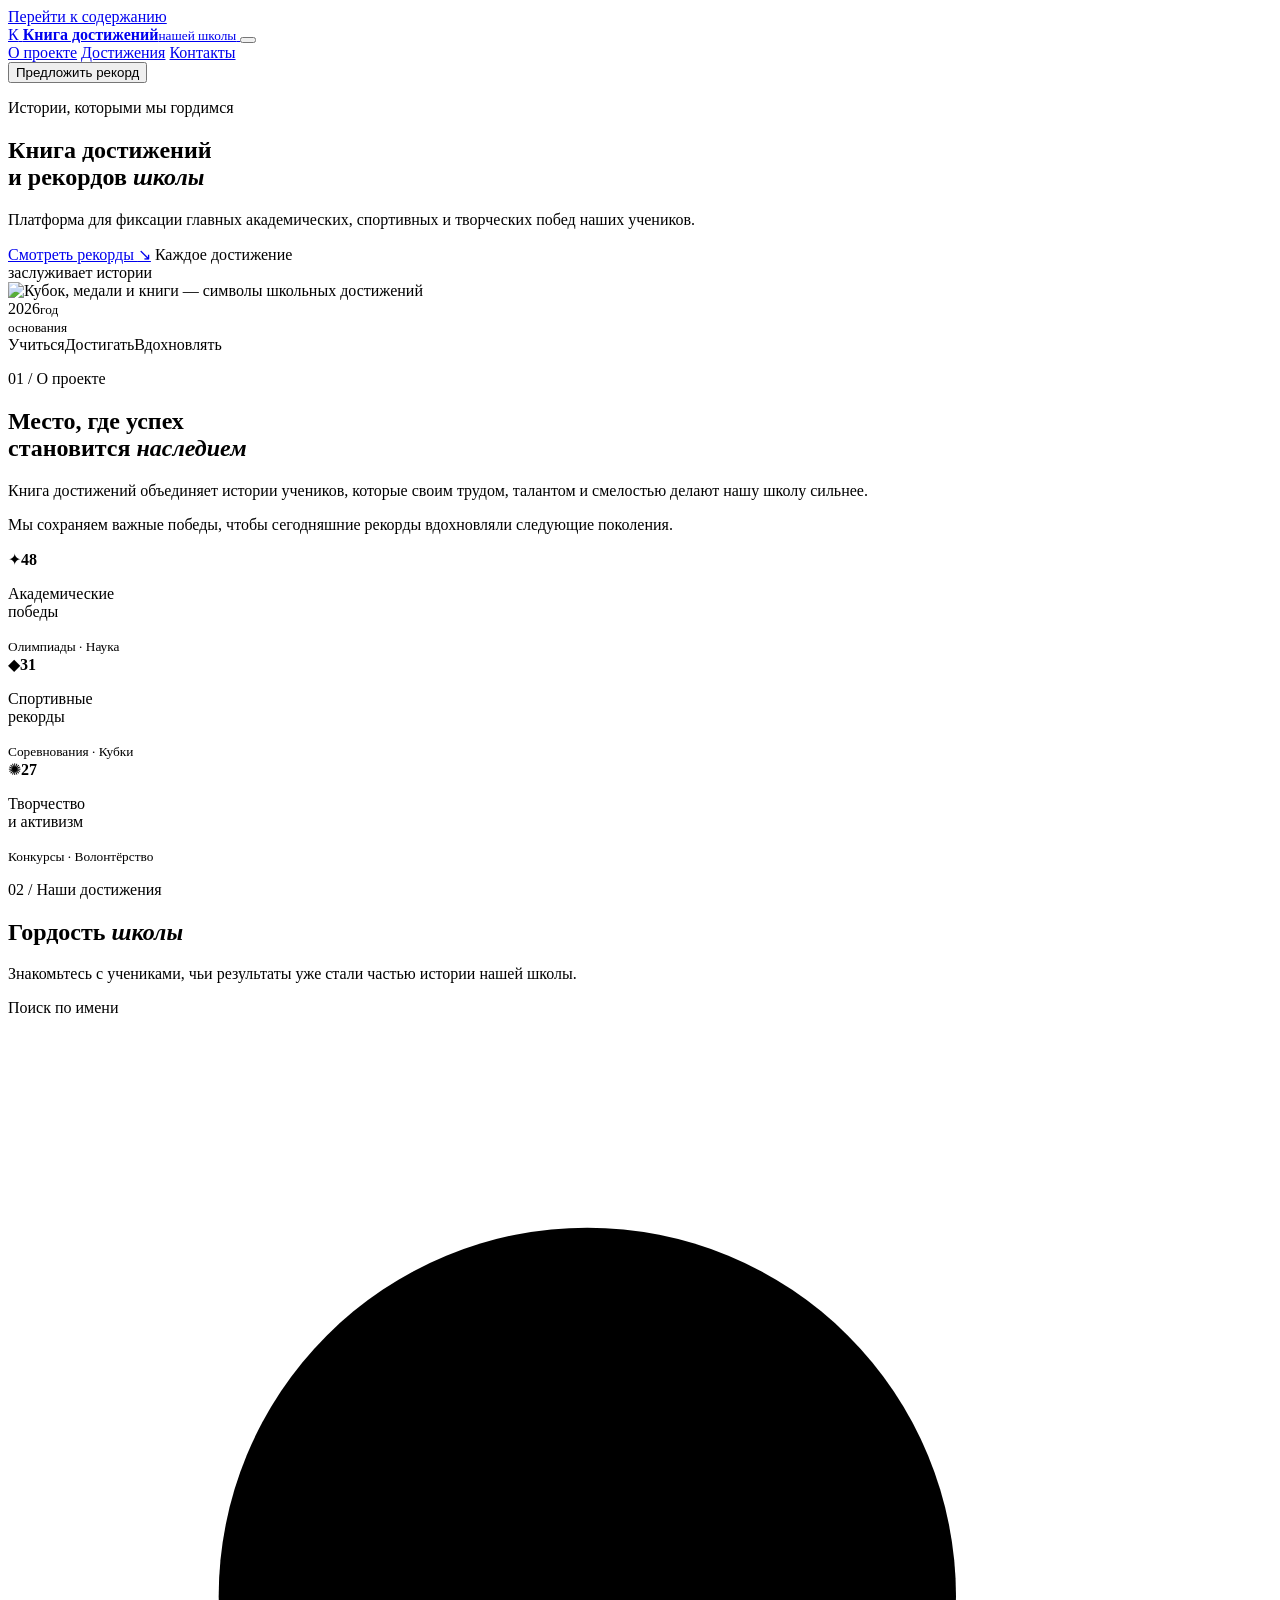
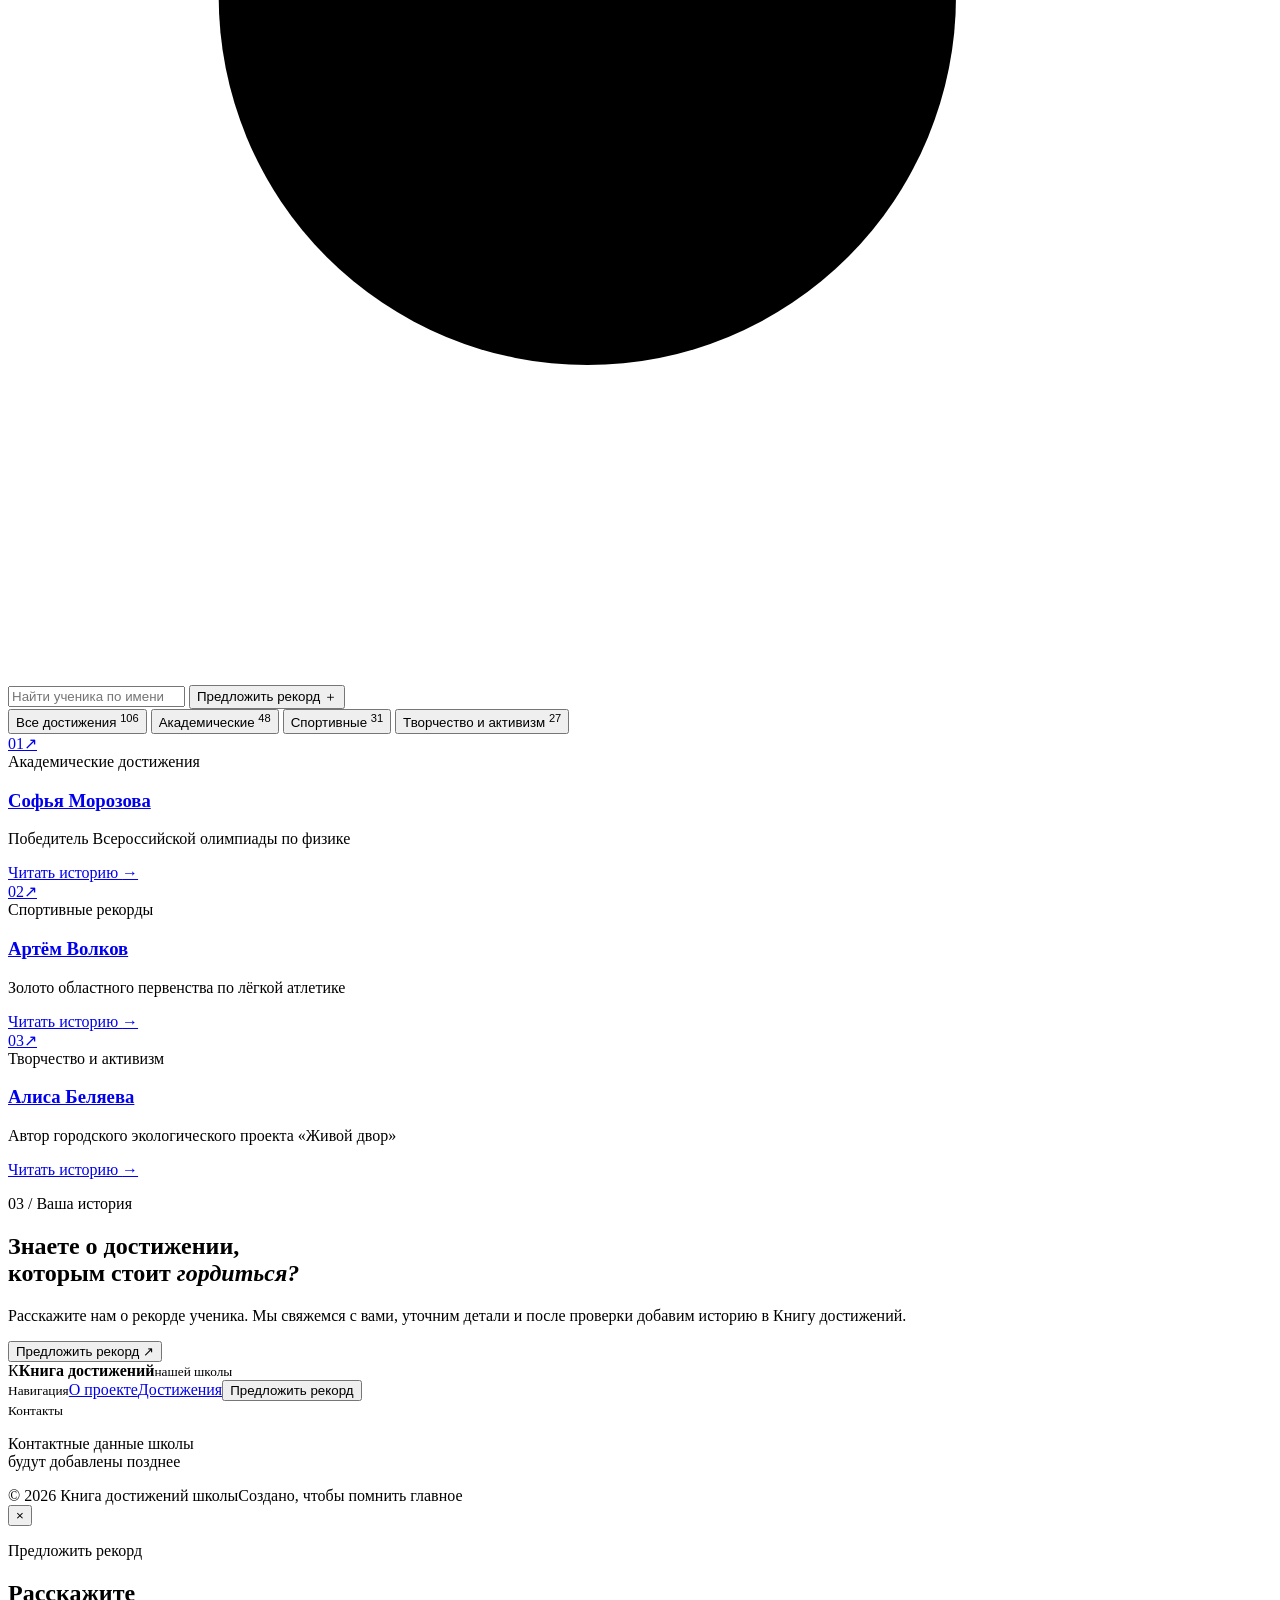
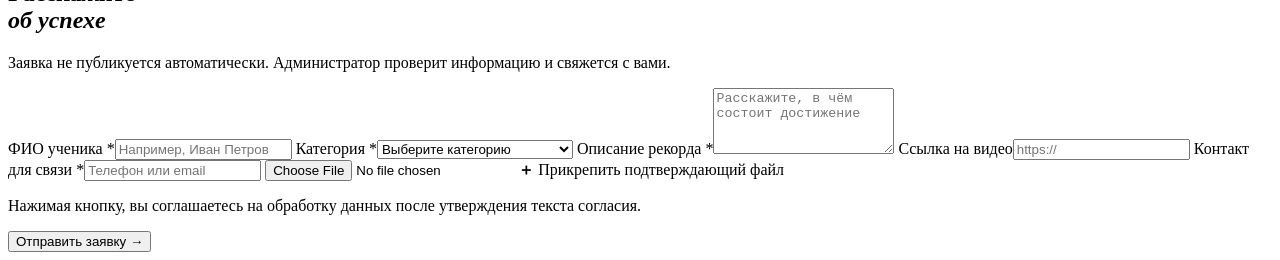
==== index.html @ 35fbf02c "Добавить страницы дизайн-прототипа" ====
<!doctype html>
<html lang="ru">
<head>
  <meta charset="utf-8">
  <meta name="viewport" content="width=device-width, initial-scale=1">
  <meta name="description" content="Книга достижений и рекордов школы — главные победы наших учеников.">
  <title>Книга достижений и рекордов школы</title>
  <link rel="preconnect" href="https://fonts.googleapis.com">
  <link rel="preconnect" href="https://fonts.gstatic.com" crossorigin>
  <link href="https://fonts.googleapis.com/css2?family=Manrope:wght@400;500;600;700&family=Prata&display=swap" rel="stylesheet">
  <link rel="stylesheet" href="assets/styles.css">
</head>
<body>
  <a class="skip-link" href="#main">Перейти к содержанию</a>
  <header class="site-header">
    <div class="container header-inner">
      <a class="brand" href="index.html" aria-label="На главную">
        <span class="brand-mark" aria-hidden="true">К</span>
        <span class="brand-copy"><strong>Книга достижений</strong><small>нашей школы</small></span>
      </a>
      <button class="menu-toggle" type="button" aria-label="Открыть меню" aria-expanded="false"><span></span><span></span></button>
      <nav class="main-nav" aria-label="Основная навигация">
        <a href="#about">О проекте</a>
        <a href="#catalog">Достижения</a>
        <a href="#footer">Контакты</a>
      </nav>
      <button class="button button-outline header-cta" type="button" data-open-modal>Предложить рекорд</button>
    </div>
  </header>

  <main id="main">
    <section class="hero">
      <div class="container hero-grid">
        <div class="hero-copy reveal">
          <p class="eyebrow"><span></span> Истории, которыми мы гордимся</p>
          <h1>Книга достижений<br>и рекордов <em>школы</em></h1>
          <p class="hero-lead">Платформа для фиксации главных академических, спортивных и творческих побед наших учеников.</p>
          <div class="hero-actions">
            <a class="button button-gold" href="#catalog">Смотреть рекорды <span aria-hidden="true">↘</span></a>
            <span class="hero-note">Каждое достижение<br>заслуживает истории</span>
          </div>
        </div>
        <div class="hero-art reveal reveal-delay">
          <div class="hero-frame">
            <img src="assets/hero-achievements.jpg" alt="Кубок, медали и книги — символы школьных достижений">
          </div>
          <div class="hero-seal" aria-hidden="true"><span>2026</span><small>год<br>основания</small></div>
        </div>
      </div>
      <div class="container hero-rule"><span>Учиться</span><i></i><span>Достигать</span><i></i><span>Вдохновлять</span></div>
    </section>

    <section class="about section" id="about">
      <div class="container about-grid">
        <div>
          <p class="section-index">01 / О проекте</p>
          <h2>Место, где успех<br>становится <em>наследием</em></h2>
        </div>
        <div class="about-copy">
          <p>Книга достижений объединяет истории учеников, которые своим трудом, талантом и смелостью делают нашу школу сильнее.</p>
          <p>Мы сохраняем важные победы, чтобы сегодняшние рекорды вдохновляли следующие поколения.</p>
        </div>
      </div>
    </section>

    <section class="stats" aria-label="Статистика достижений">
      <div class="container stats-grid">
        <article class="stat-card"><span class="stat-icon">✦</span><strong>48</strong><p>Академические<br>победы</p><small>Олимпиады · Наука</small></article>
        <article class="stat-card featured"><span class="stat-icon">◆</span><strong>31</strong><p>Спортивные<br>рекорды</p><small>Соревнования · Кубки</small></article>
        <article class="stat-card"><span class="stat-icon">✺</span><strong>27</strong><p>Творчество<br>и активизм</p><small>Конкурсы · Волонтёрство</small></article>
      </div>
    </section>

    <section class="catalog section" id="catalog">
      <div class="container">
        <div class="section-heading">
          <div><p class="section-index">02 / Наши достижения</p><h2>Гордость <em>школы</em></h2></div>
          <p>Знакомьтесь с учениками, чьи результаты уже стали частью истории нашей школы.</p>
        </div>

        <div class="catalog-toolbar">
          <label class="search-field">
            <span class="sr-only">Поиск по имени</span>
            <svg aria-hidden="true" viewBox="0 0 24 24"><circle cx="11" cy="11" r="7"></circle><path d="m20 20-4-4"></path></svg>
            <input type="search" placeholder="Найти ученика по имени">
          </label>
          <button class="button button-navy toolbar-cta" type="button" data-open-modal>Предложить рекорд <span>＋</span></button>
        </div>
        <div class="filters" aria-label="Фильтры по категориям">
          <button class="filter active" type="button">Все достижения <sup>106</sup></button>
          <button class="filter" type="button">Академические <sup>48</sup></button>
          <button class="filter" type="button">Спортивные <sup>31</sup></button>
          <button class="filter" type="button">Творчество и активизм <sup>27</sup></button>
        </div>

        <div class="cards-grid">
          <article class="achievement-card">
            <a class="card-image portrait-one" href="achievement.html" aria-label="Открыть достижение Софьи Морозовой"><span class="card-number">01</span><span class="card-arrow">↗</span></a>
            <div class="card-body"><span class="tag tag-academic">Академические достижения</span><h3><a href="achievement.html">Софья Морозова</a></h3><p>Победитель Всероссийской олимпиады по физике</p><a class="text-link" href="achievement.html">Читать историю <span>→</span></a></div>
          </article>
          <article class="achievement-card">
            <a class="card-image portrait-two" href="achievement.html" aria-label="Открыть достижение Артёма Волкова"><span class="card-number">02</span><span class="card-arrow">↗</span></a>
            <div class="card-body"><span class="tag tag-sport">Спортивные рекорды</span><h3><a href="achievement.html">Артём Волков</a></h3><p>Золото областного первенства по лёгкой атлетике</p><a class="text-link" href="achievement.html">Читать историю <span>→</span></a></div>
          </article>
          <article class="achievement-card">
            <a class="card-image portrait-three" href="achievement.html" aria-label="Открыть достижение Алисы Беляевой"><span class="card-number">03</span><span class="card-arrow">↗</span></a>
            <div class="card-body"><span class="tag tag-creative">Творчество и активизм</span><h3><a href="achievement.html">Алиса Беляева</a></h3><p>Автор городского экологического проекта «Живой двор»</p><a class="text-link" href="achievement.html">Читать историю <span>→</span></a></div>
          </article>
        </div>
      </div>
    </section>

    <section class="proposal section">
      <div class="container proposal-inner">
        <div><p class="section-index light">03 / Ваша история</p><h2>Знаете о достижении,<br>которым стоит <em>гордиться?</em></h2></div>
        <div><p>Расскажите нам о рекорде ученика. Мы свяжемся с вами, уточним детали и после проверки добавим историю в Книгу достижений.</p><button class="button button-gold" type="button" data-open-modal>Предложить рекорд <span>↗</span></button></div>
      </div>
    </section>
  </main>

  <footer class="site-footer" id="footer">
    <div class="container footer-grid">
      <div class="brand footer-brand"><span class="brand-mark">К</span><span class="brand-copy"><strong>Книга достижений</strong><small>нашей школы</small></span></div>
      <div><small>Навигация</small><a href="#about">О проекте</a><a href="#catalog">Достижения</a><button type="button" data-open-modal>Предложить рекорд</button></div>
      <div><small>Контакты</small><p>Контактные данные школы<br>будут добавлены позднее</p></div>
    </div>
    <div class="container footer-bottom"><span>© 2026 Книга достижений школы</span><span>Создано, чтобы помнить главное</span></div>
  </footer>

  <div class="modal" id="proposal-modal" aria-hidden="true" role="dialog" aria-modal="true" aria-labelledby="modal-title">
    <div class="modal-backdrop" data-close-modal></div>
    <div class="modal-panel">
      <button class="modal-close" type="button" aria-label="Закрыть форму" data-close-modal>×</button>
      <p class="section-index">Предложить рекорд</p>
      <h2 id="modal-title">Расскажите<br><em>об успехе</em></h2>
      <p class="modal-intro">Заявка не публикуется автоматически. Администратор проверит информацию и свяжется с вами.</p>
      <form class="proposal-form">
        <label><span>ФИО ученика *</span><input type="text" placeholder="Например, Иван Петров"></label>
        <label><span>Категория *</span><select><option>Выберите категорию</option><option>Академические достижения</option><option>Спортивные рекорды</option><option>Творчество и активизм</option></select></label>
        <label class="wide"><span>Описание рекорда *</span><textarea rows="4" placeholder="Расскажите, в чём состоит достижение"></textarea></label>
        <label><span>Ссылка на видео</span><input type="url" placeholder="https://"></label>
        <label><span>Контакт для связи *</span><input type="text" placeholder="Телефон или email"></label>
        <label class="file-field wide"><input type="file"><span><b>＋</b> Прикрепить подтверждающий файл</span></label>
        <div class="wide form-footer"><p>Нажимая кнопку, вы соглашаетесь на обработку данных после утверждения текста согласия.</p><button class="button button-gold" type="button">Отправить заявку <span>→</span></button></div>
      </form>
    </div>
  </div>
  <script src="assets/script.js"></script>
</body>
</html>
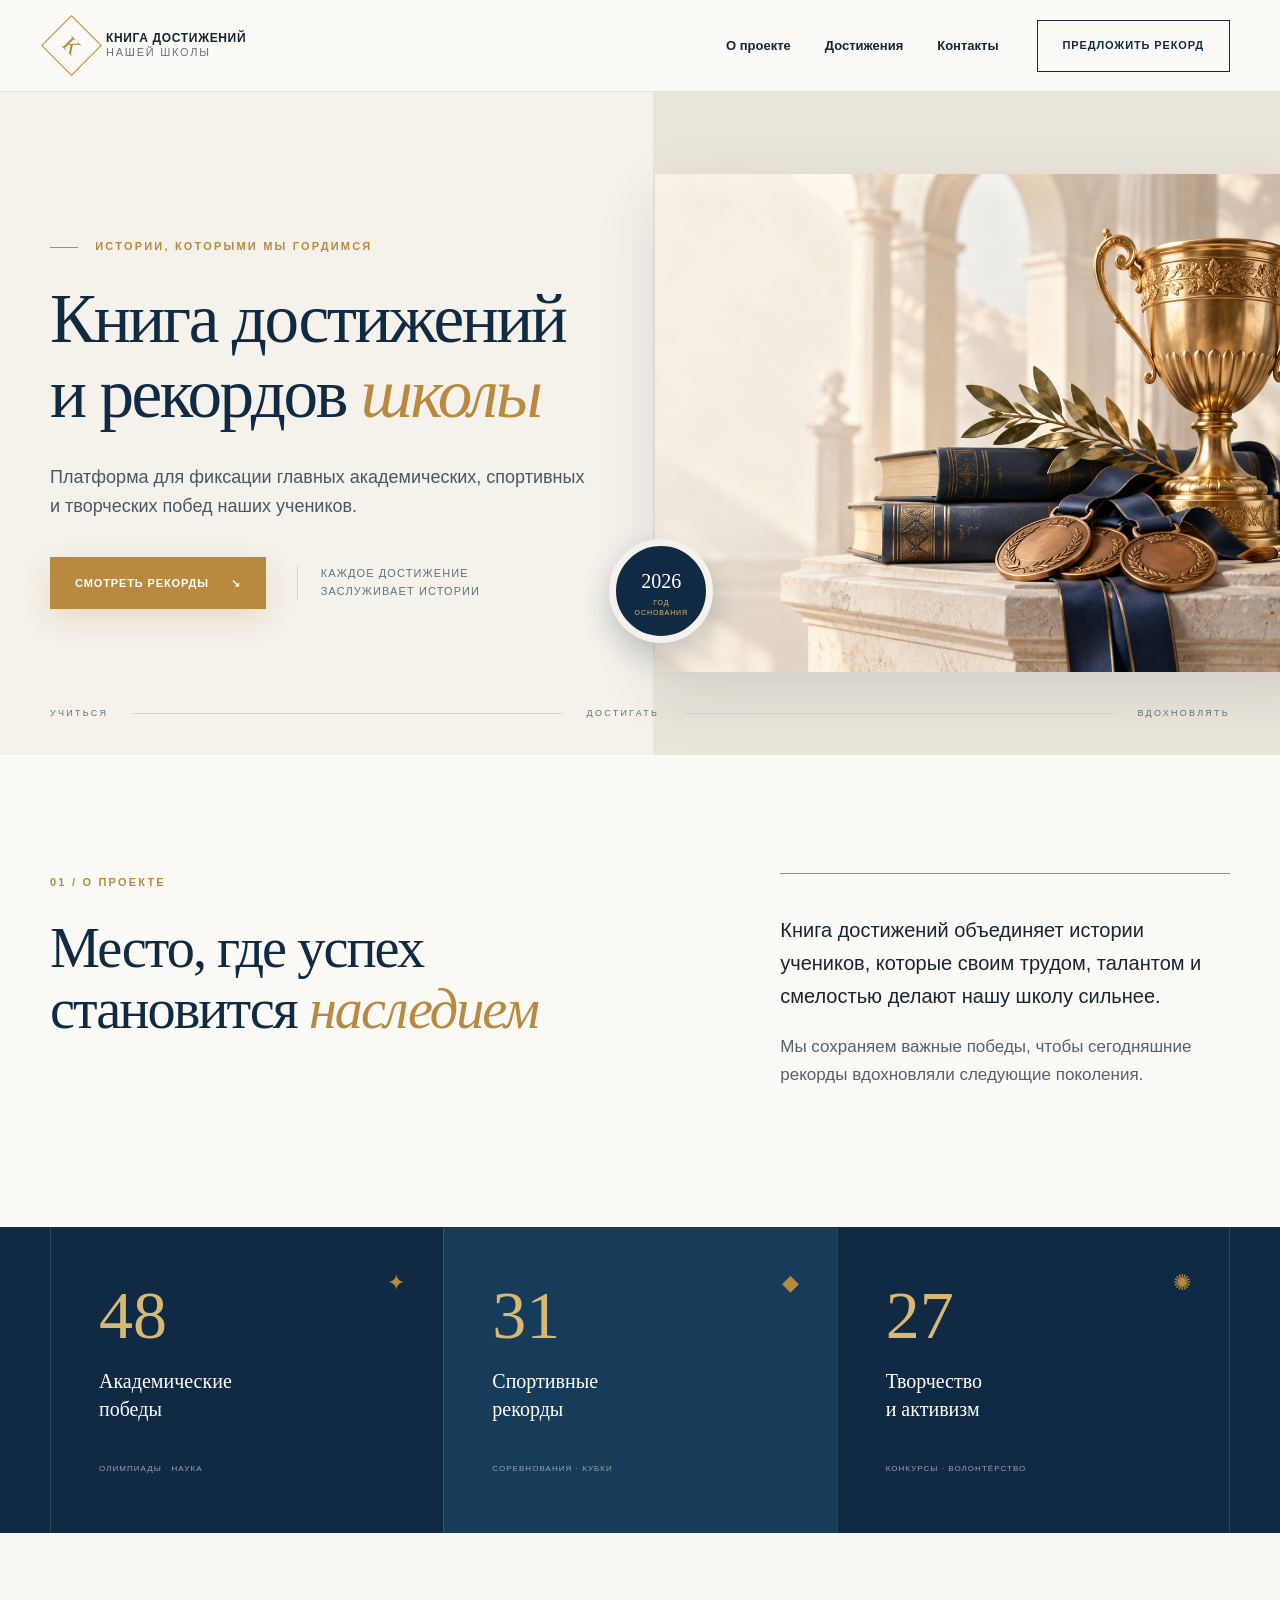
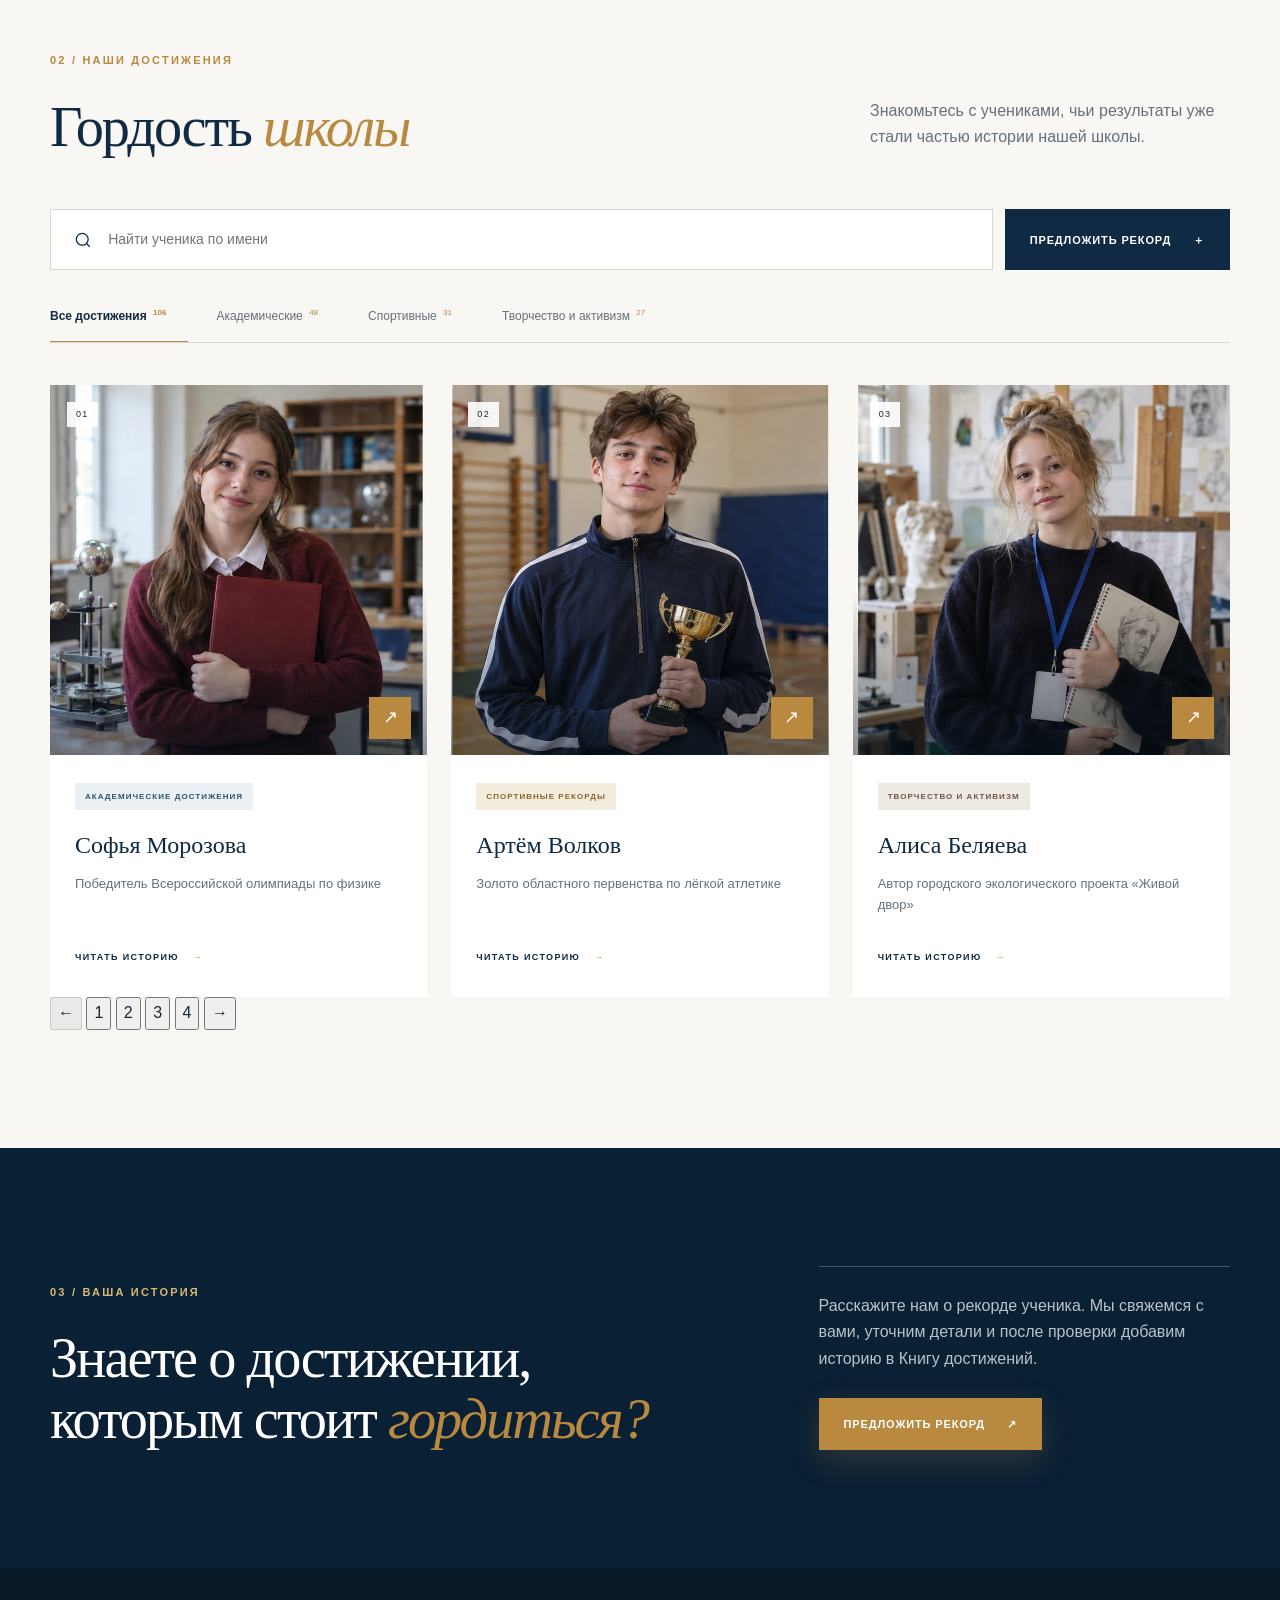
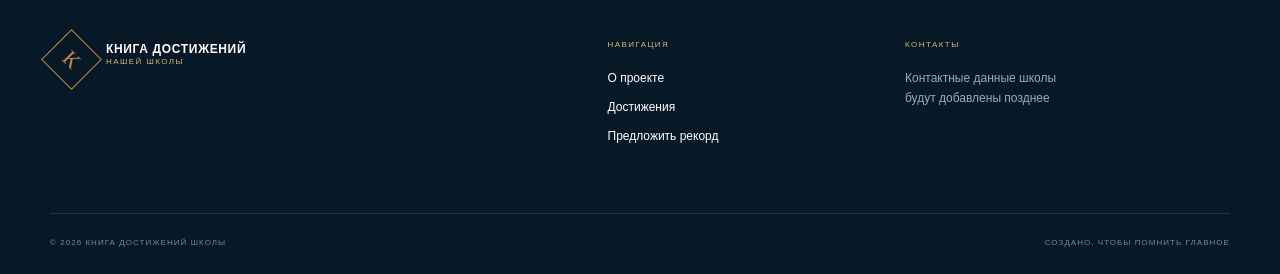
==== commit dbd57058: "Добавить пагинацию каталога" ====
--- a/index.html
+++ b/index.html
@@ -107,6 +107,15 @@
             <div class="card-body"><span class="tag tag-creative">Творчество и активизм</span><h3><a href="achievement.html">Алиса Беляева</a></h3><p>Автор городского экологического проекта «Живой двор»</p><a class="text-link" href="achievement.html">Читать историю <span>→</span></a></div>
           </article>
         </div>
+
+        <nav class="catalog-pagination" aria-label="Страницы каталога">
+          <button class="pagination-arrow" type="button" aria-label="Предыдущая страница" disabled>←</button>
+          <button class="pagination-page active" type="button" aria-current="page">1</button>
+          <button class="pagination-page" type="button">2</button>
+          <button class="pagination-page" type="button">3</button>
+          <button class="pagination-page" type="button">4</button>
+          <button class="pagination-arrow" type="button" aria-label="Следующая страница">→</button>
+        </nav>
       </div>
     </section>
 
--- a/assets/styles.css
+++ b/assets/styles.css
@@ -0,0 +1,10 @@
+:root{--navy:#102a43;--navy-deep:#0a2035;--blue:#1b4965;--gold:#b8893f;--gold-light:#d7b875;--ivory:#f5f2eb;--paper:#fbfaf6;--line:#d9d6ce;--ink:#162433;--muted:#65717c;--white:#fff;--serif:'Prata',Georgia,serif;--sans:'Manrope',Arial,sans-serif;--shadow:0 20px 60px rgba(11,31,50,.11)}
+*{box-sizing:border-box}html{scroll-behavior:smooth}body{margin:0;background:var(--paper);color:var(--ink);font-family:var(--sans);font-size:16px;line-height:1.65}body.modal-open{overflow:hidden}a{color:inherit;text-decoration:none}button,input,select,textarea{font:inherit}button{color:inherit}.container{width:min(1180px,calc(100% - 48px));margin-inline:auto}.sr-only{position:absolute;width:1px;height:1px;padding:0;margin:-1px;overflow:hidden;clip:rect(0,0,0,0);white-space:nowrap;border:0}.skip-link{position:fixed;top:-100px;left:16px;background:var(--gold);padding:10px 16px;z-index:99}.skip-link:focus{top:16px}.site-header{position:relative;z-index:20;background:rgba(251,250,246,.93);border-bottom:1px solid rgba(16,42,67,.11);backdrop-filter:blur(12px)}.header-inner{height:91px;display:flex;align-items:center;gap:38px}.brand{display:flex;align-items:center;gap:13px;margin-right:auto}.brand-mark{width:43px;height:43px;border:1px solid var(--gold);display:grid;place-items:center;color:var(--gold);font-family:var(--serif);font-size:22px;transform:rotate(45deg)}.brand-mark::first-letter{transform:rotate(-45deg)}.brand-mark{line-height:1}.brand-copy{display:flex;flex-direction:column;line-height:1.25}.brand-copy strong{text-transform:uppercase;letter-spacing:.055em;font-size:12px}.brand-copy small{font-size:11px;color:var(--muted);letter-spacing:.16em;text-transform:uppercase}.main-nav{display:flex;align-items:center;gap:34px;font-size:13px;font-weight:600}.main-nav a{position:relative}.main-nav a::after{content:'';position:absolute;left:0;right:100%;bottom:-7px;height:1px;background:var(--gold);transition:.25s}.main-nav a:hover::after{right:0}.button{border:0;display:inline-flex;align-items:center;justify-content:center;gap:22px;min-height:52px;padding:0 25px;text-transform:uppercase;letter-spacing:.08em;font-weight:700;font-size:11px;cursor:pointer;transition:transform .2s,background .2s,color .2s}.button:hover{transform:translateY(-2px)}.button-outline{border:1px solid var(--navy);background:transparent;color:var(--navy)}.button-outline:hover{background:var(--navy);color:#fff}.button-gold{background:var(--gold);color:#fff;box-shadow:0 10px 30px rgba(184,137,63,.22)}.button-gold:hover{background:#9c7133}.button-navy{background:var(--navy);color:#fff}.button-navy:hover{background:var(--blue)}.menu-toggle{display:none;border:0;background:none;width:43px;height:43px;padding:11px}.menu-toggle span{display:block;height:1px;background:var(--navy);margin:7px 0}.hero{background:linear-gradient(90deg,var(--ivory) 0 51%,#eae5da 51%);overflow:hidden;padding:82px 0 0}.hero-grid{display:grid;grid-template-columns:1fr 1.05fr;align-items:center;gap:58px}.eyebrow,.section-index{font-size:11px;text-transform:uppercase;letter-spacing:.2em;font-weight:700;color:var(--gold);margin:0 0 27px}.eyebrow span{display:inline-block;width:28px;height:1px;background:var(--gold);vertical-align:middle;margin-right:12px}.hero h1,.section h2,.modal h2,.detail-copy h1{font-family:var(--serif);font-weight:400;letter-spacing:-.035em;line-height:1.08;margin:0;color:var(--navy)}.hero h1{font-size:clamp(45px,5.4vw,74px)}em{color:var(--gold);font-style:italic}.hero-lead{max-width:590px;font-size:18px;color:#485765;margin:31px 0 35px}.hero-actions{display:flex;align-items:center;gap:31px}.hero-note{border-left:1px solid var(--line);padding-left:23px;font-size:11px;text-transform:uppercase;letter-spacing:.1em;color:var(--muted);line-height:1.6}.hero-art{position:relative;min-height:498px}.hero-frame{position:absolute;left:0;right:-100px;top:0;bottom:0;overflow:hidden;box-shadow:var(--shadow)}.hero-frame::after{content:'';position:absolute;inset:0;background:linear-gradient(90deg,rgba(245,242,235,.5),transparent 35%)}.hero-frame img{width:100%;height:100%;object-fit:cover;object-position:62% center}.hero-seal{position:absolute;left:-46px;bottom:29px;width:104px;height:104px;border-radius:50%;background:var(--navy);color:#fff;display:flex;align-items:center;justify-content:center;flex-direction:column;border:7px solid var(--ivory);box-shadow:0 12px 30px rgba(10,32,53,.22)}.hero-seal span{font-family:var(--serif);font-size:20px}.hero-seal small{text-align:center;text-transform:uppercase;letter-spacing:.13em;font-size:7px;line-height:1.35;color:var(--gold-light)}.hero-rule{display:flex;align-items:center;gap:24px;height:83px;font-size:9px;text-transform:uppercase;letter-spacing:.25em;color:var(--muted)}.hero-rule i{height:1px;flex:1;background:var(--line)}.section{padding:118px 0}.about-grid{display:grid;grid-template-columns:1.05fr .8fr;gap:140px}.section h2{font-size:clamp(36px,4.4vw,59px)}.about-copy{padding-top:40px;border-top:1px solid var(--gold)}.about-copy p{font-size:17px;color:#56616b;margin:0 0 20px}.about-copy p:first-child{font-size:20px;color:var(--ink)}.stats{background:var(--navy)}.stats-grid{display:grid;grid-template-columns:repeat(3,1fr)}.stat-card{min-height:300px;color:#fff;padding:54px 48px;position:relative;border-left:1px solid rgba(255,255,255,.12)}.stat-card:last-child{border-right:1px solid rgba(255,255,255,.12)}.stat-card.featured{background:#173c59}.stat-card strong{display:block;font-family:var(--serif);font-size:68px;font-weight:400;line-height:1;color:var(--gold-light)}.stat-card p{font-family:var(--serif);font-size:20px;line-height:1.4;margin:18px 0 30px}.stat-card small{text-transform:uppercase;letter-spacing:.13em;color:#93a3af;font-size:8px}.stat-icon{position:absolute;right:38px;top:38px;color:var(--gold);font-size:22px}.catalog{background:#f8f7f3}.section-heading{display:grid;grid-template-columns:1fr 360px;align-items:end;gap:50px;margin-bottom:52px}.section-heading>p{color:var(--muted);margin:0 0 7px}.catalog-toolbar{display:grid;grid-template-columns:1fr auto;gap:12px}.search-field{height:61px;background:#fff;border:1px solid var(--line);display:flex;align-items:center;padding:0 22px;gap:13px}.search-field svg{width:21px;fill:none;stroke:var(--navy);stroke-width:1.5}.search-field input{border:0;outline:0;background:none;width:100%;font-size:14px}.toolbar-cta{height:61px}.filters{display:flex;border-bottom:1px solid var(--line);margin:20px 0 42px;overflow-x:auto}.filter{white-space:nowrap;border:0;background:none;padding:16px 22px 15px 0;margin-right:28px;font-size:12px;color:var(--muted);cursor:pointer;position:relative}.filter sup{color:var(--gold);font-size:8px;margin-left:3px}.filter::after{content:'';position:absolute;bottom:-1px;left:0;width:0;height:2px;background:var(--gold);transition:.25s}.filter.active{color:var(--navy);font-weight:700}.filter.active::after{width:100%}.cards-grid{display:grid;grid-template-columns:repeat(3,1fr);gap:24px}.achievement-card{background:#fff;transition:box-shadow .25s,transform .25s}.achievement-card:hover{box-shadow:var(--shadow);transform:translateY(-5px)}.card-image{display:block;height:370px;background-image:url('student-triptych.png');background-size:300% 100%;position:relative;overflow:hidden}.portrait-one{background-image:url('student-triptych.png');background-size:300% 100%;background-position:0 center}.portrait-two{background-image:url('student-triptych.png');background-size:300% 100%;background-position:50% center}.portrait-three{background-image:url('student-triptych.png');background-size:300% 100%;background-position:100% center}.card-image::after{content:'';position:absolute;inset:55% 0 0;background:linear-gradient(transparent,rgba(4,19,31,.46))}.card-number{position:absolute;top:17px;left:17px;background:rgba(255,255,255,.9);font-size:9px;letter-spacing:.15em;padding:5px 9px;z-index:1}.card-arrow{position:absolute;right:16px;bottom:16px;z-index:2;width:42px;height:42px;display:grid;place-items:center;background:var(--gold);color:#fff;font-size:18px}.card-body{padding:26px 25px 29px}.tag{display:inline-block;padding:7px 10px;font-size:8px;text-transform:uppercase;letter-spacing:.13em;font-weight:700}.tag-academic{background:#eaf0f4;color:#31536b}.tag-sport{background:#f4ecdc;color:#8a642f}.tag-creative{background:#ede9e3;color:#6f554d}.card-body h3{font-family:var(--serif);font-size:24px;font-weight:400;color:var(--navy);margin:16px 0 7px}.card-body p{color:var(--muted);font-size:13px;min-height:48px;margin:0 0 21px}.text-link{font-size:9px;text-transform:uppercase;letter-spacing:.15em;font-weight:700;color:var(--navy)}.text-link span{color:var(--gold);margin-left:10px}.demo-caption{text-align:center;color:#8a918f;font-size:10px;margin:27px 0 0}.proposal{background:var(--navy-deep);color:#fff}.proposal-inner{display:grid;grid-template-columns:1.1fr .72fr;gap:140px;align-items:end}.proposal h2{color:#fff}.section-index.light{color:var(--gold-light)}.proposal-inner>div:last-child{border-top:1px solid rgba(255,255,255,.25);padding-top:26px}.proposal-inner p:not(.section-index){color:#b8c2cb;margin:0 0 26px}.site-footer{background:#071827;color:#fff;padding:70px 0 25px}.footer-grid{display:grid;grid-template-columns:1.5fr .7fr 1fr;gap:70px;padding-bottom:66px}.footer-brand{align-self:start}.footer-grid>div:not(:first-child){display:flex;flex-direction:column;gap:9px;font-size:12px}.footer-grid small{color:var(--gold-light);text-transform:uppercase;letter-spacing:.18em;font-size:8px;margin-bottom:9px}.footer-grid button{border:0;background:0;color:#fff;text-align:left;padding:0;cursor:pointer}.footer-grid p{margin:0;color:#9babb7}.footer-bottom{border-top:1px solid rgba(255,255,255,.12);padding-top:22px;display:flex;justify-content:space-between;color:#778895;text-transform:uppercase;letter-spacing:.13em;font-size:8px}.modal{position:fixed;inset:0;z-index:50;display:none}.modal.is-open{display:block}.modal-backdrop{position:absolute;inset:0;background:rgba(4,19,31,.78);backdrop-filter:blur(5px)}.modal-panel{position:absolute;right:0;top:0;height:100%;width:min(720px,100%);background:var(--paper);padding:58px 60px;overflow-y:auto;animation:slideIn .35s ease}.modal-close{position:absolute;right:27px;top:24px;border:1px solid var(--line);background:none;width:42px;height:42px;font-size:25px;cursor:pointer}.modal h2{font-size:46px}.modal-intro{color:var(--muted);max-width:530px;font-size:13px}.proposal-form{display:grid;grid-template-columns:1fr 1fr;gap:22px 16px;margin-top:31px}.proposal-form label{display:flex;flex-direction:column;gap:7px}.proposal-form label>span:not(.button){font-size:9px;text-transform:uppercase;letter-spacing:.13em;font-weight:700;color:var(--navy)}.proposal-form input,.proposal-form select,.proposal-form textarea{width:100%;border:1px solid var(--line);background:#fff;padding:14px 15px;outline:0;font-size:13px;border-radius:0}.proposal-form input:focus,.proposal-form select:focus,.proposal-form textarea:focus{border-color:var(--gold)}.proposal-form .wide{grid-column:1/-1}.file-field input{display:none}.file-field>span{border:1px dashed #b8b4aa;background:#f1efe9;display:flex;align-items:center;gap:12px;padding:18px;cursor:pointer}.file-field b{font-size:19px;color:var(--gold)}.file-field small{margin-left:auto;color:var(--muted);text-transform:none;letter-spacing:0;font-weight:400}.form-footer{display:grid!important;grid-template-columns:1fr auto;align-items:center}.form-footer p{margin:0;color:var(--muted);font-size:9px;line-height:1.5}.detail-hero{padding:50px 0 94px;background:linear-gradient(90deg,var(--paper) 0 57%,var(--ivory) 57%)}.back-link{display:inline-block;text-transform:uppercase;letter-spacing:.16em;font-size:9px;color:var(--muted);margin-bottom:44px}.detail-grid{display:grid;grid-template-columns:.9fr 1fr;gap:94px;align-items:center}.detail-photo{height:630px;background-size:300% 100%;background-position:0 center;position:relative;box-shadow:var(--shadow)}.detail-year{position:absolute;bottom:0;right:0;background:var(--gold);color:#fff;font-family:var(--serif);font-size:18px;padding:16px 22px}.detail-kicker{text-transform:uppercase;letter-spacing:.18em;font-size:9px;color:var(--muted);margin:30px 0 12px}.detail-copy h1{font-size:clamp(55px,6vw,80px)}.detail-lead{font-family:var(--serif);font-size:20px;line-height:1.55;color:#455563;margin:28px 0 35px}.detail-copy dl{display:grid;grid-template-columns:repeat(3,1fr);border-top:1px solid var(--line);border-bottom:1px solid var(--line);padding:18px 0;margin:0}.detail-copy dl div{border-right:1px solid var(--line);padding-left:19px}.detail-copy dl div:first-child{padding-left:0}.detail-copy dl div:last-child{border:0}.detail-copy dt{text-transform:uppercase;letter-spacing:.14em;font-size:8px;color:var(--muted)}.detail-copy dd{margin:3px 0 0;font-weight:700;font-size:12px;color:var(--navy)}.story-grid{display:grid;grid-template-columns:.8fr 1fr;gap:130px}.story-copy{max-width:620px;color:#4c5a65}.story-copy p{margin:0 0 22px}.story-copy .dropcap:first-letter{float:left;font-family:var(--serif);font-size:64px;line-height:.85;color:var(--gold);padding:8px 10px 0 0}.story-copy blockquote{font-family:var(--serif);font-size:22px;line-height:1.55;color:var(--navy);border-left:2px solid var(--gold);margin:37px 0;padding:3px 0 3px 28px}.story-copy .button{margin-top:15px}.next-story{background:var(--ivory);padding:55px 0}.next-inner{display:grid;grid-template-columns:1fr 2fr auto;align-items:center}.next-inner>span{text-transform:uppercase;letter-spacing:.17em;font-size:8px;color:var(--muted)}.next-inner a{display:flex;flex-direction:column}.next-inner small{color:var(--gold);text-transform:uppercase;letter-spacing:.16em;font-size:8px}.next-inner strong{font-family:var(--serif);font-weight:400;font-size:28px;color:var(--navy)}.next-inner i{font-size:26px;color:var(--gold);font-style:normal}.reveal{opacity:0;transform:translateY(18px);transition:.7s ease}.reveal-delay{transition-delay:.12s}.reveal.is-visible{opacity:1;transform:none}@keyframes slideIn{from{transform:translateX(100%)}to{transform:none}}
+.card-image,.portrait-one,.portrait-two,.portrait-three{background-size:cover;background-position:center}
+.portrait-one{background-image:url('student-academic.jpg')}
+.portrait-two{background-image:url('student-sport.jpg')}
+.portrait-three{background-image:url('student-creative.jpg')}
+@media(max-width:900px){.header-inner{height:76px}.header-cta{display:none}.menu-toggle{display:block;order:3}.main-nav{display:none;position:absolute;top:76px;left:0;right:0;background:var(--paper);padding:24px;box-shadow:0 15px 30px rgba(0,0,0,.1);flex-direction:column;align-items:flex-start}.main-nav.is-open{display:flex}.hero{padding-top:58px;background:var(--ivory)}.hero-grid{grid-template-columns:1fr}.hero-art{min-height:430px}.hero-frame{right:0}.hero-seal{left:20px}.about-grid,.proposal-inner,.story-grid{grid-template-columns:1fr;gap:50px}.stats-grid{grid-template-columns:1fr}.stat-card{min-height:220px;border-left:0;border-bottom:1px solid rgba(255,255,255,.12)}.cards-grid{grid-template-columns:repeat(2,1fr)}.cards-grid article:last-child{grid-column:1/-1;width:calc(50% - 12px)}.detail-hero{background:var(--paper)}.detail-grid{gap:45px}.detail-photo{height:500px}.footer-grid{grid-template-columns:1fr 1fr}.footer-brand{grid-column:1/-1}}
+@media(max-width:620px){.container{width:min(100% - 32px,1180px)}.brand-copy strong{font-size:10px}.brand-copy small{font-size:8px}.brand-mark{width:36px;height:36px;font-size:18px}.hero{padding-top:45px}.hero h1{font-size:43px}.hero-lead{font-size:16px}.hero-actions{align-items:flex-start;flex-direction:column}.hero-note{display:none}.hero-art{min-height:320px;margin-top:4px}.hero-frame{left:-16px;right:-16px}.hero-seal{width:84px;height:84px;bottom:-18px}.hero-rule{padding-top:20px;height:78px;gap:10px}.hero-rule span{font-size:7px}.section{padding:79px 0}.about-grid{gap:28px}.about-copy{padding-top:25px}.stats{padding:0 16px}.stat-card{padding:40px 30px}.stat-card strong{font-size:56px}.section-heading{grid-template-columns:1fr;gap:17px;margin-bottom:35px}.catalog-toolbar{grid-template-columns:1fr}.toolbar-cta{width:100%}.filters{margin-top:14px}.cards-grid{grid-template-columns:1fr}.cards-grid article:last-child{grid-column:auto;width:auto}.card-image{height:390px}.proposal-inner{gap:30px}.proposal h2{font-size:38px}.footer-grid{grid-template-columns:1fr;gap:35px}.footer-brand{grid-column:auto}.footer-bottom{flex-direction:column;gap:8px}.modal-panel{padding:50px 20px 28px}.modal h2{font-size:38px}.proposal-form{grid-template-columns:1fr}.proposal-form .wide{grid-column:auto}.file-field>span{align-items:flex-start;flex-wrap:wrap}.file-field small{width:100%;margin:0}.form-footer{grid-template-columns:1fr;gap:18px}.form-footer .button{width:100%}.detail-hero{padding-top:30px}.back-link{margin-bottom:25px}.detail-grid{grid-template-columns:1fr;gap:40px}.detail-photo{height:480px}.detail-copy h1{font-size:55px}.detail-copy dl{grid-template-columns:1fr;gap:12px}.detail-copy dl div{border-right:0;padding-left:0}.story-grid{gap:30px}.story-copy blockquote{font-size:19px}.next-inner{grid-template-columns:1fr auto;gap:17px}.next-inner>span{grid-column:1/-1}}
+@media(prefers-reduced-motion:reduce){html{scroll-behavior:auto}.reveal{opacity:1;transform:none;transition:none}.achievement-card,.button{transition:none}}
+@media(max-width:620px){.hero-rule{padding-top:0}.hero-seal{width:92px;height:92px}.file-field>span{align-items:center}}
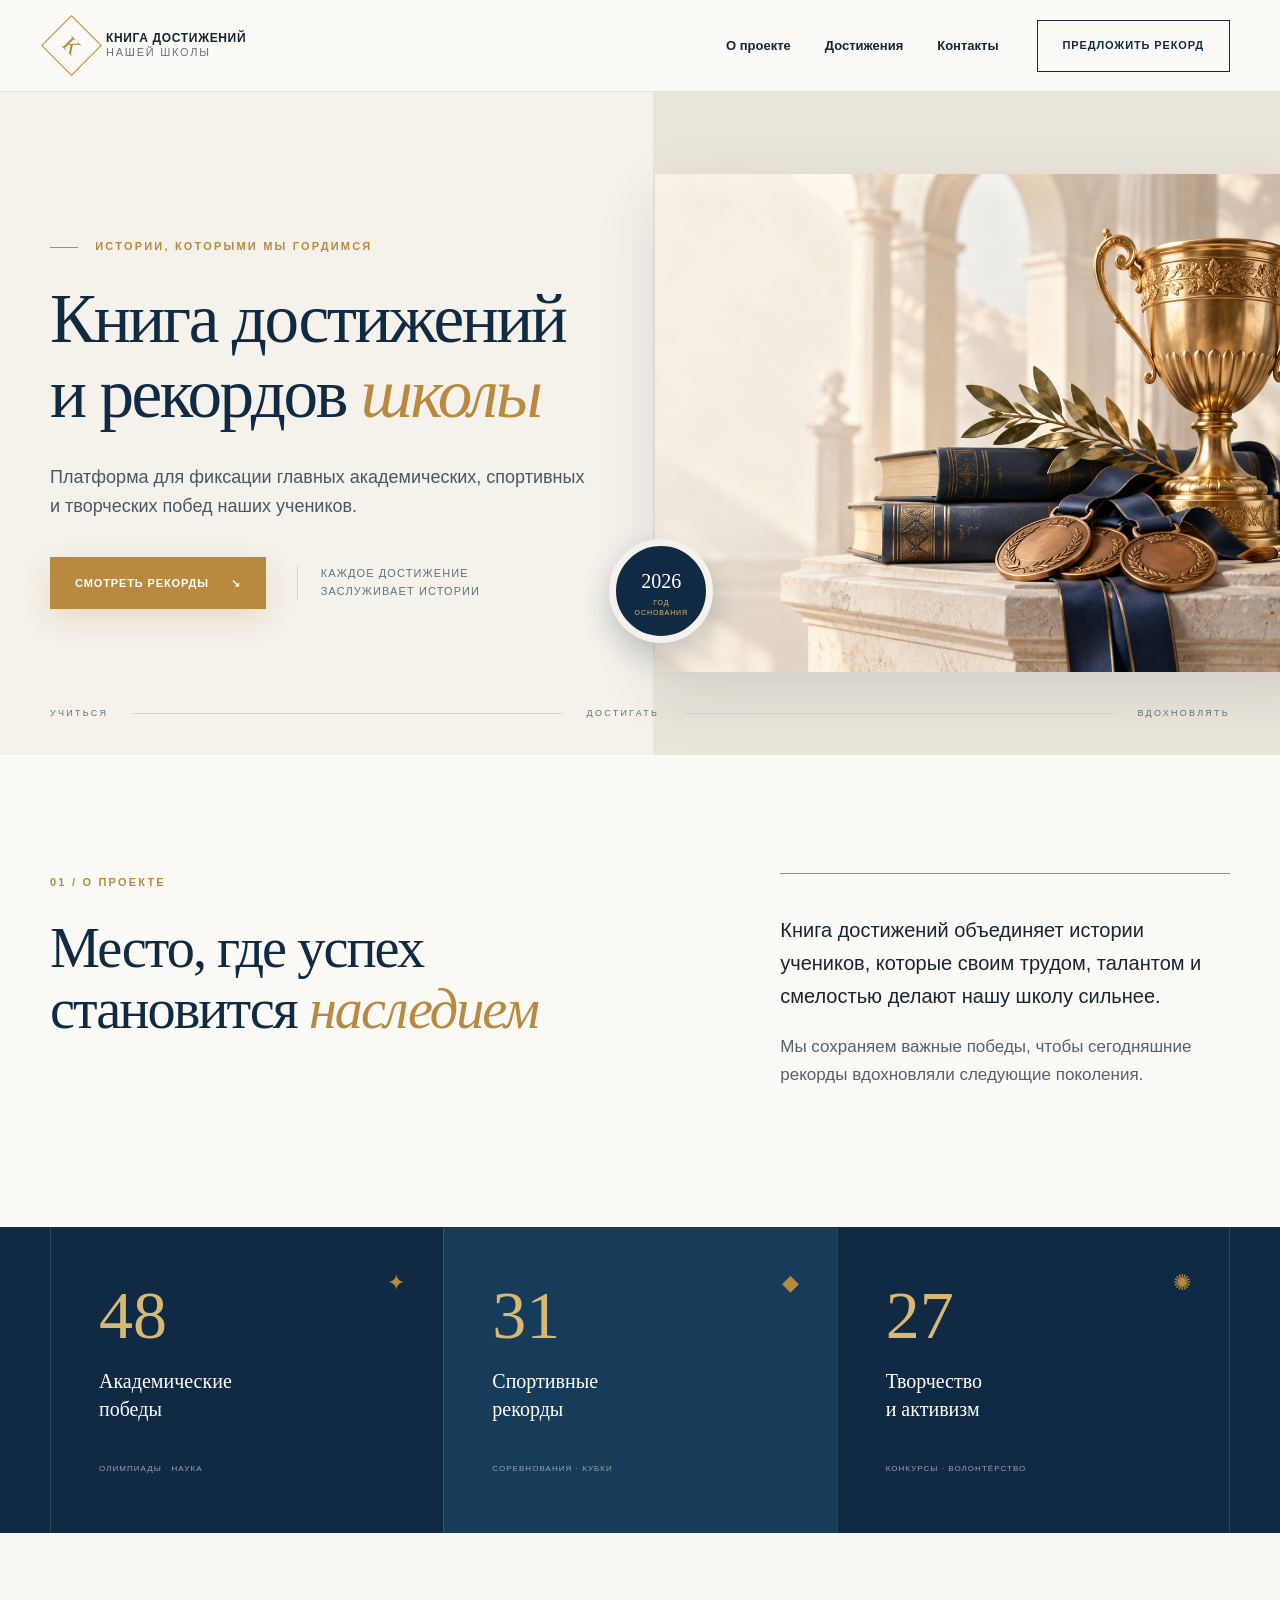
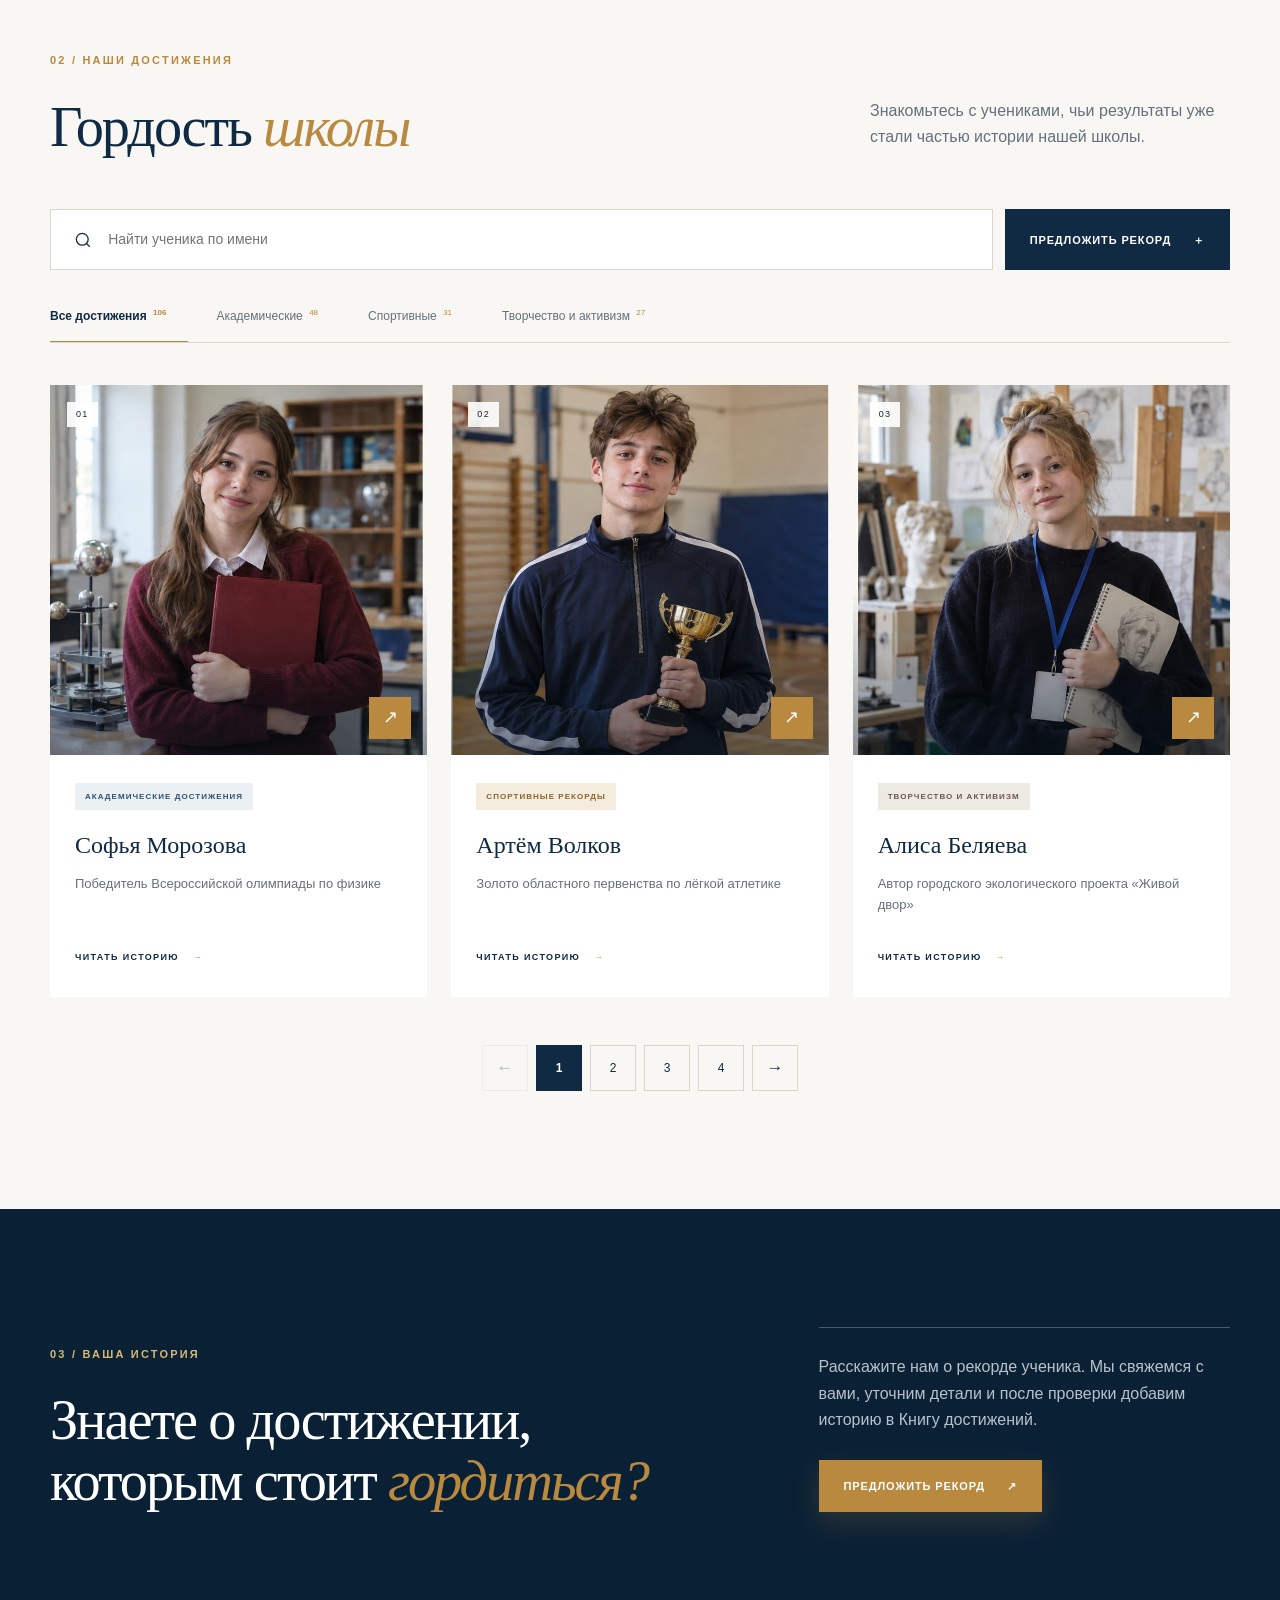
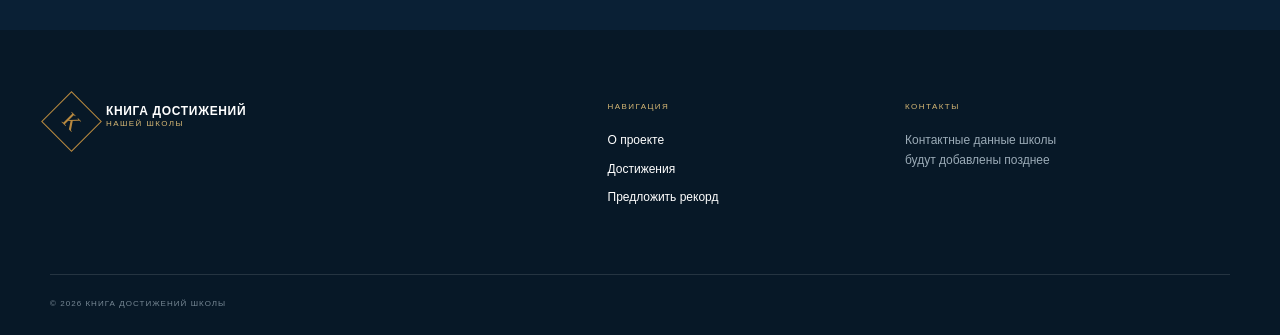
==== commit 809eb959: "Убрать подпись из подвала" ====
--- a/index.html
+++ b/index.html
@@ -133,7 +133,7 @@
       <div><small>Навигация</small><a href="#about">О проекте</a><a href="#catalog">Достижения</a><button type="button" data-open-modal>Предложить рекорд</button></div>
       <div><small>Контакты</small><p>Контактные данные школы<br>будут добавлены позднее</p></div>
     </div>
-    <div class="container footer-bottom"><span>© 2026 Книга достижений школы</span><span>Создано, чтобы помнить главное</span></div>
+    <div class="container footer-bottom"><span>© 2026 Книга достижений школы</span></div>
   </footer>
 
   <div class="modal" id="proposal-modal" aria-hidden="true" role="dialog" aria-modal="true" aria-labelledby="modal-title">
--- a/assets/styles.css
+++ b/assets/styles.css
@@ -8,3 +8,5 @@
 @media(max-width:620px){.container{width:min(100% - 32px,1180px)}.brand-copy strong{font-size:10px}.brand-copy small{font-size:8px}.brand-mark{width:36px;height:36px;font-size:18px}.hero{padding-top:45px}.hero h1{font-size:43px}.hero-lead{font-size:16px}.hero-actions{align-items:flex-start;flex-direction:column}.hero-note{display:none}.hero-art{min-height:320px;margin-top:4px}.hero-frame{left:-16px;right:-16px}.hero-seal{width:84px;height:84px;bottom:-18px}.hero-rule{padding-top:20px;height:78px;gap:10px}.hero-rule span{font-size:7px}.section{padding:79px 0}.about-grid{gap:28px}.about-copy{padding-top:25px}.stats{padding:0 16px}.stat-card{padding:40px 30px}.stat-card strong{font-size:56px}.section-heading{grid-template-columns:1fr;gap:17px;margin-bottom:35px}.catalog-toolbar{grid-template-columns:1fr}.toolbar-cta{width:100%}.filters{margin-top:14px}.cards-grid{grid-template-columns:1fr}.cards-grid article:last-child{grid-column:auto;width:auto}.card-image{height:390px}.proposal-inner{gap:30px}.proposal h2{font-size:38px}.footer-grid{grid-template-columns:1fr;gap:35px}.footer-brand{grid-column:auto}.footer-bottom{flex-direction:column;gap:8px}.modal-panel{padding:50px 20px 28px}.modal h2{font-size:38px}.proposal-form{grid-template-columns:1fr}.proposal-form .wide{grid-column:auto}.file-field>span{align-items:flex-start;flex-wrap:wrap}.file-field small{width:100%;margin:0}.form-footer{grid-template-columns:1fr;gap:18px}.form-footer .button{width:100%}.detail-hero{padding-top:30px}.back-link{margin-bottom:25px}.detail-grid{grid-template-columns:1fr;gap:40px}.detail-photo{height:480px}.detail-copy h1{font-size:55px}.detail-copy dl{grid-template-columns:1fr;gap:12px}.detail-copy dl div{border-right:0;padding-left:0}.story-grid{gap:30px}.story-copy blockquote{font-size:19px}.next-inner{grid-template-columns:1fr auto;gap:17px}.next-inner>span{grid-column:1/-1}}
 @media(prefers-reduced-motion:reduce){html{scroll-behavior:auto}.reveal{opacity:1;transform:none;transition:none}.achievement-card,.button{transition:none}}
 @media(max-width:620px){.hero-rule{padding-top:0}.hero-seal{width:92px;height:92px}.file-field>span{align-items:center}}
+.catalog-pagination{display:flex;align-items:center;justify-content:center;gap:8px;margin-top:48px}.catalog-pagination button{width:46px;height:46px;border:1px solid var(--line);background:transparent;color:var(--navy);display:grid;place-items:center;cursor:pointer;font-size:12px;transition:background .2s,border-color .2s,color .2s}.catalog-pagination button:hover:not(:disabled):not(.active){border-color:var(--gold);color:var(--gold)}.catalog-pagination .pagination-page.active{background:var(--navy);border-color:var(--navy);color:#fff;font-weight:700}.catalog-pagination button:disabled{opacity:.35;cursor:default}.pagination-arrow{font-size:17px!important}.catalog-pagination button:focus-visible{outline:2px solid var(--gold);outline-offset:3px}
+@media(max-width:620px){.catalog-pagination{gap:6px;margin-top:34px}.catalog-pagination button{width:42px;height:42px}}
